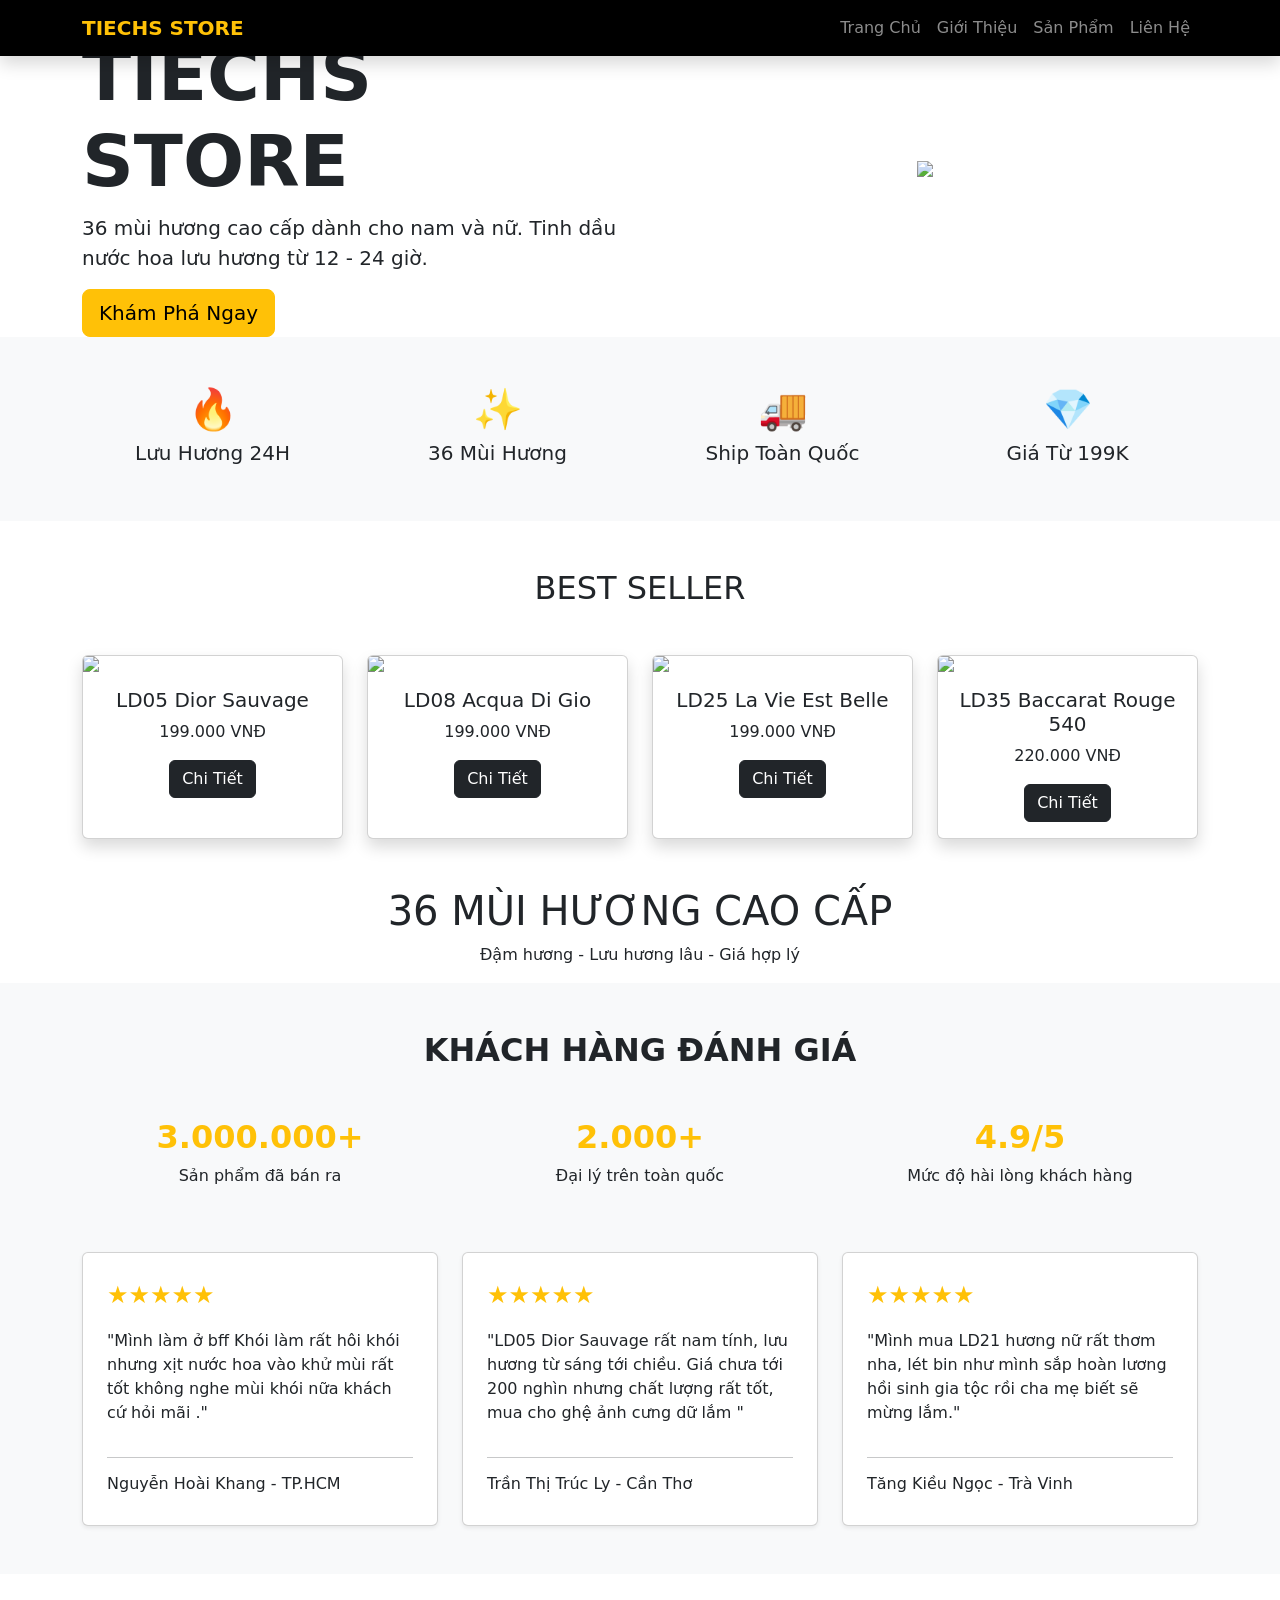
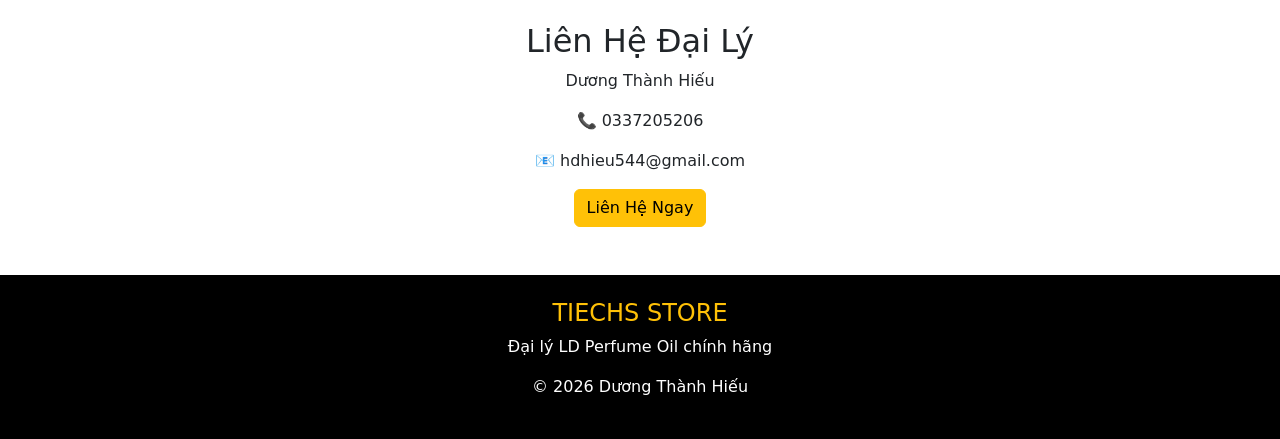
==== index.html @ c2bee6ac "update" ====
<!DOCTYPE html>
<html lang="vi">

<head>

<meta charset="UTF-8">
<meta name="viewport" content="width=device-width, initial-scale=1.0">

<title>Tiechs Store | Đại Lý LD Perfume Oil</title>

<link href="https://cdn.jsdelivr.net/npm/bootstrap@5.3.3/dist/css/bootstrap.min.css" rel="stylesheet">

<link rel="stylesheet" href="css/style.css">

</head>

<body>

<!-- NAVBAR -->

<nav class="navbar navbar-expand-lg navbar-dark bg-black fixed-top shadow">

<div class="container">

<a class="navbar-brand fw-bold text-warning" href="#">

TIECHS STORE

</a>

<button class="navbar-toggler"
type="button"
data-bs-toggle="collapse"
data-bs-target="#menu">

<span class="navbar-toggler-icon"></span>

</button>

<div class="collapse navbar-collapse" id="menu">

<ul class="navbar-nav ms-auto">

<li class="nav-item">
<a class="nav-link" href="#">Trang Chủ</a>
</li>

<li class="nav-item">
<a class="nav-link" href="html/gioi-thieu.html">
Giới Thiệu
</a>
</li>

<li class="nav-item">
<a class="nav-link" href="html/san-pham.html">
Sản Phẩm
</a>
</li>

<li class="nav-item">
<a class="nav-link" href="html/lien-he.html">
Liên Hệ
</a>
</li>

</ul>

</div>

</div>

</nav>

<!-- HERO -->

<section class="hero">

<div class="container">

<div class="row align-items-center">

<div class="col-lg-6">

<h5 class="text-warning">

LD PERFUME OIL

</h5>

<h1 class="display-2 fw-bold">

TIECHS STORE

</h1>

<p class="lead">

36 mùi hương cao cấp dành cho nam và nữ.

Tinh dầu nước hoa lưu hương từ 12 - 24 giờ.

</p>

<a href="html/san-pham.html"
class="btn btn-warning btn-lg">

Khám Phá Ngay

</a>

</div>

<div class="col-lg-6 text-center">

<img src="assets/images/perfume-main.png"
class="img-fluid hero-img">

</div>

</div>

</div>

</section>

<!-- ƯU ĐIỂM -->

<section class="py-5 bg-light">

<div class="container">

<div class="row text-center">

<div class="col-md-3">

<h1>🔥</h1>

<h5>Lưu Hương 24H</h5>

</div>

<div class="col-md-3">

<h1>✨</h1>

<h5>36 Mùi Hương</h5>

</div>

<div class="col-md-3">

<h1>🚚</h1>

<h5>Ship Toàn Quốc</h5>

</div>

<div class="col-md-3">

<h1>💎</h1>

<h5>Giá Từ 199K</h5>

</div>

</div>

</div>

</section>

<!-- BEST SELLER -->

<section class="py-5">

<div class="container">

<h2 class="text-center mb-5">

BEST SELLER

</h2>

<div class="row g-4">

<div class="col-md-3">

<div class="card h-100 shadow">

<img src="assets/images/ld05.jpg"
class="card-img-top">

<div class="card-body text-center">

<h5>LD05 Dior Sauvage</h5>

<p>199.000 VNĐ</p>

<a href="html/chi-tiet.html"
class="btn btn-dark">

Chi Tiết

</a>

</div>

</div>

</div>

<div class="col-md-3">

<div class="card h-100 shadow">

<img src="assets/images/ld08.jpg"
class="card-img-top">

<div class="card-body text-center">

<h5>LD08 Acqua Di Gio</h5>

<p>199.000 VNĐ</p>

<a href="html/chi-tiet.html"
class="btn btn-dark">

Chi Tiết

</a>

</div>

</div>

</div>

<div class="col-md-3">

<div class="card h-100 shadow">
<img src="assets/images/ld25.jpg"
class="card-img-top">

<div class="card-body text-center">

<h5>LD25 La Vie Est Belle</h5>

<p>199.000 VNĐ</p>

<a href="html/chi-tiet.html"
class="btn btn-dark">

Chi Tiết

</a>

</div>

</div>

</div>

<div class="col-md-3">

<div class="card h-100 shadow">

<img src="assets/images/ld35.jpg"
class="card-img-top">

<div class="card-body text-center">

<h5>LD35 Baccarat Rouge 540</h5>

<p>220.000 VNĐ</p>

<a href="html/chi-tiet.html"
class="btn btn-dark">

Chi Tiết

</a>

</div>

</div>

</div>

</div>

</div>

</section>

<!-- BANNER -->

<section class="promo">

<div class="container text-center">

<h1>

36 MÙI HƯƠNG CAO CẤP

</h1>

<p>

Đậm hương - Lưu hương lâu - Giá hợp lý

</p>

</div>

</section>

<!-- FEEDBACK -->

<!-- REVIEW KHÁCH HÀNG -->

<section class="py-5 bg-light">

<div class="container">

<h2 class="text-center mb-5 fw-bold">

KHÁCH HÀNG ĐÁNH GIÁ

</h2>

<!-- THỐNG KÊ -->

<div class="row text-center mb-5">

<div class="col-md-4">

<h2 class="text-warning fw-bold">

3.000.000+

</h2>

<p>Sản phẩm đã bán ra</p>

</div>

<div class="col-md-4">

<h2 class="text-warning fw-bold">

2.000+

</h2>

<p>Đại lý trên toàn quốc</p>

</div>

<div class="col-md-4">

<h2 class="text-warning fw-bold">

4.9/5

</h2>

<p>Mức độ hài lòng khách hàng</p>

</div>

</div>

<!-- REVIEW -->

<div class="row g-4">

<div class="col-md-4">

<div class="card h-100 shadow-sm p-4">

<div class="mb-3 text-warning fs-4">

★★★★★

</div>

<p>

"Mình làm ở bff Khói làm rất hôi khói
 nhưng xịt nước hoa vào khử mùi rất tốt 
 không nghe mùi khói nữa khách cứ hỏi mãi ."

</p>

<hr>

<h6>

Nguyễn Hoài Khang - TP.HCM

</h6>

</div>

</div>

<div class="col-md-4">

<div class="card h-100 shadow-sm p-4">

<div class="mb-3 text-warning fs-4">

★★★★★

</div>

<p>

"LD05 Dior Sauvage rất nam tính,
lưu hương từ sáng tới chiều.
Giá chưa tới 200 nghìn nhưng chất lượng rất tốt,
 mua cho ghệ ảnh cưng dữ lắm "

</p>

<hr>

<h6>

Trần Thị Trúc Ly - Cần Thơ

</h6>

</div>

</div>

<div class="col-md-4">

<div class="card h-100 shadow-sm p-4">

<div class="mb-3 text-warning fs-4">

★★★★★

</div>

<p>

"Mình mua LD21 hương nữ rất thơm nha, lét bin như mình sắp hoàn lương 
hồi sinh gia tộc rồi cha mẹ biết sẽ mừng lắm."

</p>

<hr>

<h6>

Tăng Kiều Ngọc - Trà Vinh

</h6>

</div>

</div>

</div>

</div>

</section>

<!-- CONTACT -->

<section class="py-5">

<div class="container text-center">

<h2>Liên Hệ Đại Lý</h2>

<p>

Dương Thành Hiếu

</p>

<p>

📞 0337205206

</p>

<p>

📧 hdhieu544@gmail.com

</p>

<a href="html/lien-he.html"
class="btn btn-warning">

Liên Hệ Ngay

</a>

</div>

</section>

<!-- FOOTER -->

<footer class="bg-black text-white py-4">

<div class="container text-center">

<h4 class="text-warning">

TIECHS STORE

</h4>

<p>

Đại lý LD Perfume Oil chính hãng

</p>

<p>

© 2026 Dương Thành Hiếu

</p>

</div>

</footer>

<script src="https://cdn.jsdelivr.net/npm/bootstrap@5.3.3/dist/js/bootstrap.bundle.min.js"></script>

</body>

</html>
---- css/style.css ----
/* GIOI THIEU */

.page-banner{
    padding:120px 10%;
    text-align:center;
    background:linear-gradient(135deg,#000,#222);
    color:white;
}

.page-banner h1{
    font-size:50px;
    margin-bottom:20px;
}

.about-company,
.timeline,
.achievement,
.why-oil,
.factory{
    padding:80px 10%;
}

.timeline-box{
    display:grid;
    grid-template-columns:repeat(auto-fit,minmax(250px,1fr));
    gap:30px;
}

.timeline-item{
    background:white;
    padding:30px;
    border-radius:15px;
    box-shadow:0 5px 20px rgba(0,0,0,.1);
}

.achievement-grid{
    display:grid;
    grid-template-columns:repeat(auto-fit,minmax(220px,1fr));
    gap:25px;
}

.achievement-card{
    background:#D4AF37;
    color:white;
    text-align:center;
    padding:40px;
    border-radius:20px;
}

.warning{
    background:#fff3cd;
    padding:50px 10%;
    text-align:center;
}
.search-section{
    padding:40px 10%;
    text-align:center;
}

.search-section input{
    width:100%;
    max-width:600px;
    padding:15px;
    border-radius:10px;
    border:1px solid #ddd;
}

.products-section{
    padding:80px 10%;
}

.product-grid{
    display:grid;
    grid-template-columns:
    repeat(auto-fit,minmax(250px,1fr));
    gap:25px;
}

.product-card{
    background:white;
    border-radius:20px;
    overflow:hidden;
    box-shadow:0 5px 20px rgba(0,0,0,.1);
    transition:.3s;
}

.product-card:hover{
    transform:translateY(-10px);
}

.product-card h3{
    padding:15px;
}

.product-card p{
    padding:0 15px;
}

.product-card span{
    display:block;
    padding:15px;
    color:#D4AF37;
    font-weight:bold;
}

.product-card a{
    display:block;
    background:#D4AF37;
    color:white;
    text-align:center;
    padding:12px;
}.detail-section{

    padding:80px 10%;

    display:grid;

    grid-template-columns:
    1fr 1fr;

    gap:50px;
}

.detail-image img{

    width:100%;

    border-radius:20px;

    box-shadow:0 10px 30px rgba(0,0,0,.15);
}

.detail-info h1{

    margin-bottom:20px;
}

.price{

    display:block;

    color:#D4AF37;

    font-size:30px;

    font-weight:bold;

    margin-bottom:20px;
}

.info-box{

    background:#f7f7f7;

    padding:20px;

    border-radius:15px;

    margin-top:20px;
}

.info-box ul{

    margin-top:10px;
}

.info-box li{

    margin-bottom:10px;
}

.buy-btn{

    margin-top:30px;

    padding:15px 35px;

    border:none;

    background:#D4AF37;

    color:white;

    font-size:18px;

    cursor:pointer;

    border-radius:10px;
}

.order-section{

    padding:80px 10%;

    text-align:center;
}

.order-section form{

    max-width:700px;

    margin:auto;
}

.order-section input,
.order-section textarea{

    width:100%;

    padding:15px;

    margin-top:15px;

    border:1px solid #ddd;

    border-radius:10px;
}

.order-section button{

    margin-top:20px;

    padding:15px 35px;

    background:#D4AF37;

    color:white;

    border:none;

    border-radius:10px;

    cursor:pointer;
}

.popup{

    display:none;

    position:fixed;

    top:0;
    left:0;

    width:100%;
    height:100%;

    background:rgba(0,0,0,.6);

    justify-content:center;
    align-items:center;
}

.popup-content{

    background:white;

    padding:40px;

    border-radius:20px;

    text-align:center;
}
.contact-container{

    padding:80px 10%;

    display:grid;

    grid-template-columns:1fr 1fr;

    gap:50px;
}

.contact-box{

    background:white;

    padding:20px;

    margin-bottom:20px;

    border-radius:15px;

    box-shadow:0 5px 20px rgba(0,0,0,.1);
}

.contact-form form{

    display:flex;

    flex-direction:column;

    gap:15px;
}

.contact-form input,
.contact-form textarea{

    padding:15px;

    border:1px solid #ddd;

    border-radius:10px;
}

.contact-form button{

    background:#D4AF37;

    color:white;

    border:none;

    padding:15px;

    border-radius:10px;

    cursor:pointer;
}

.map-section{

    padding:80px 10%;
}
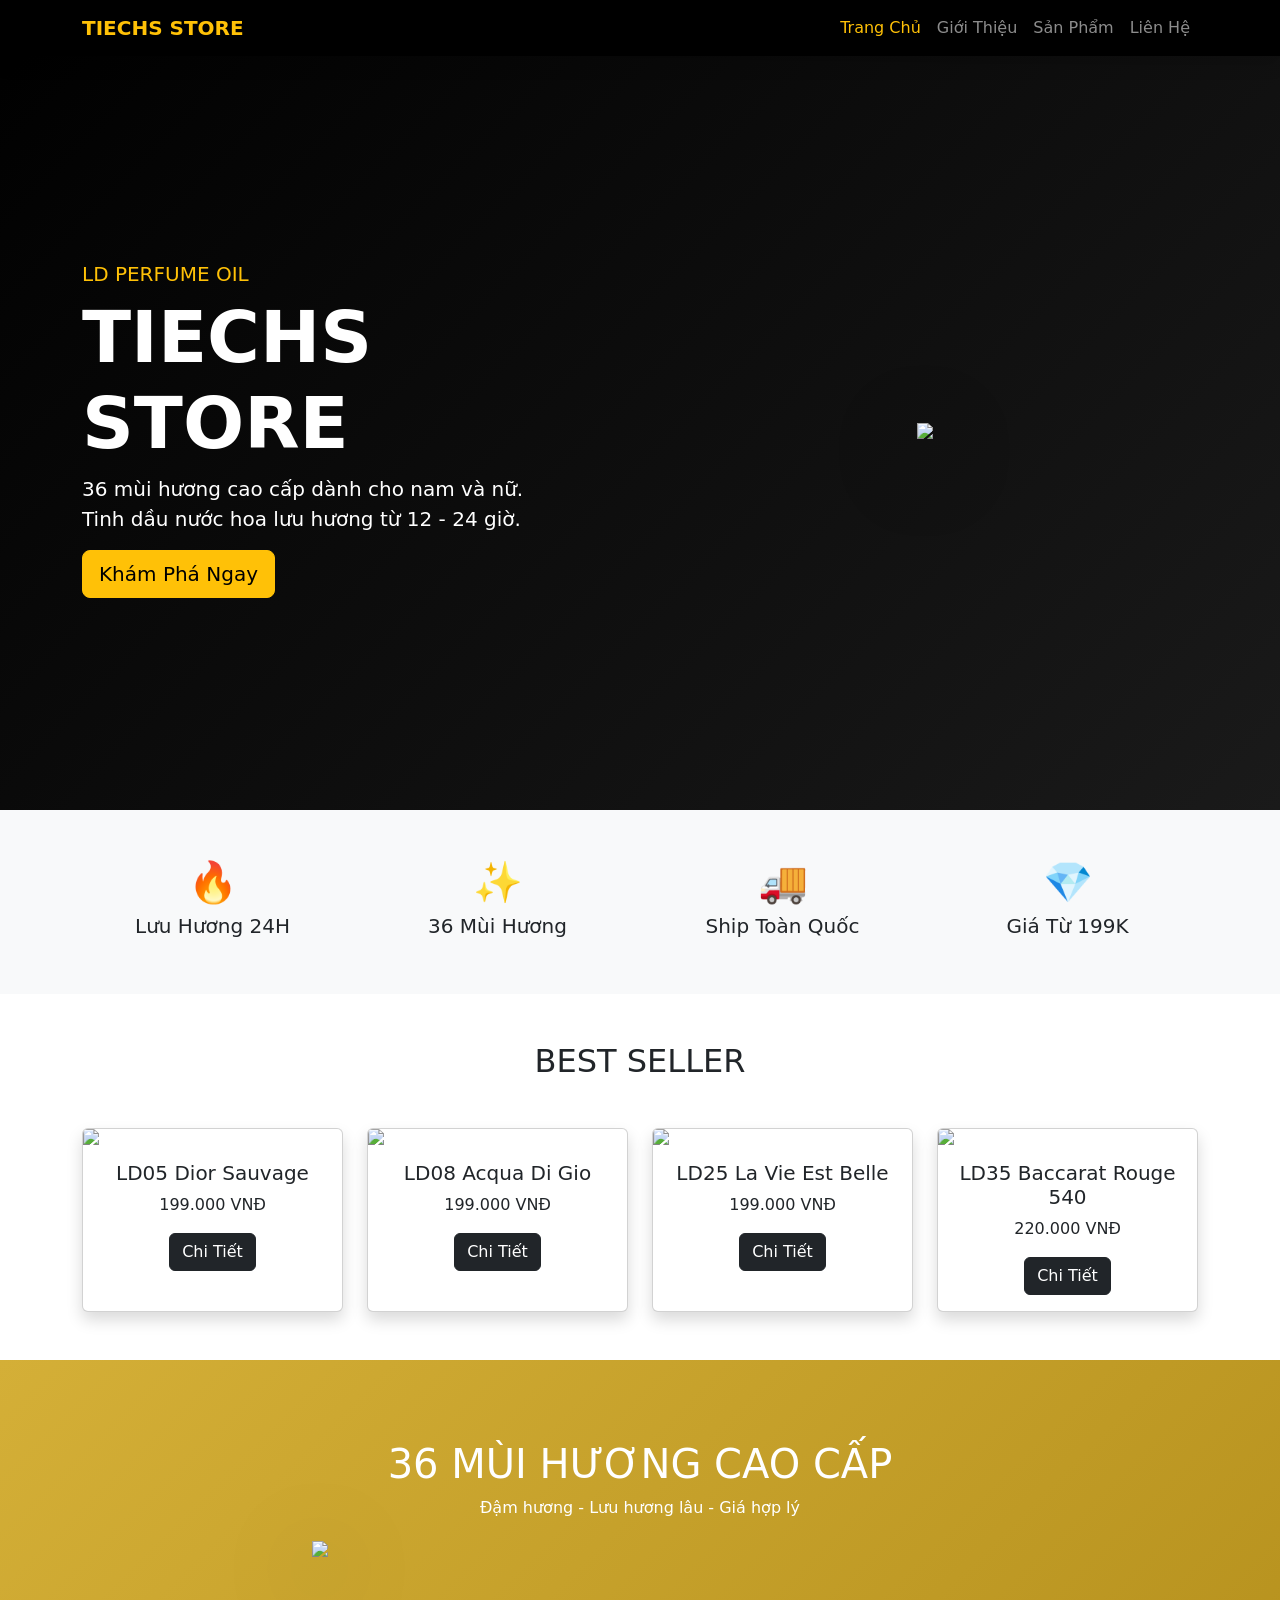
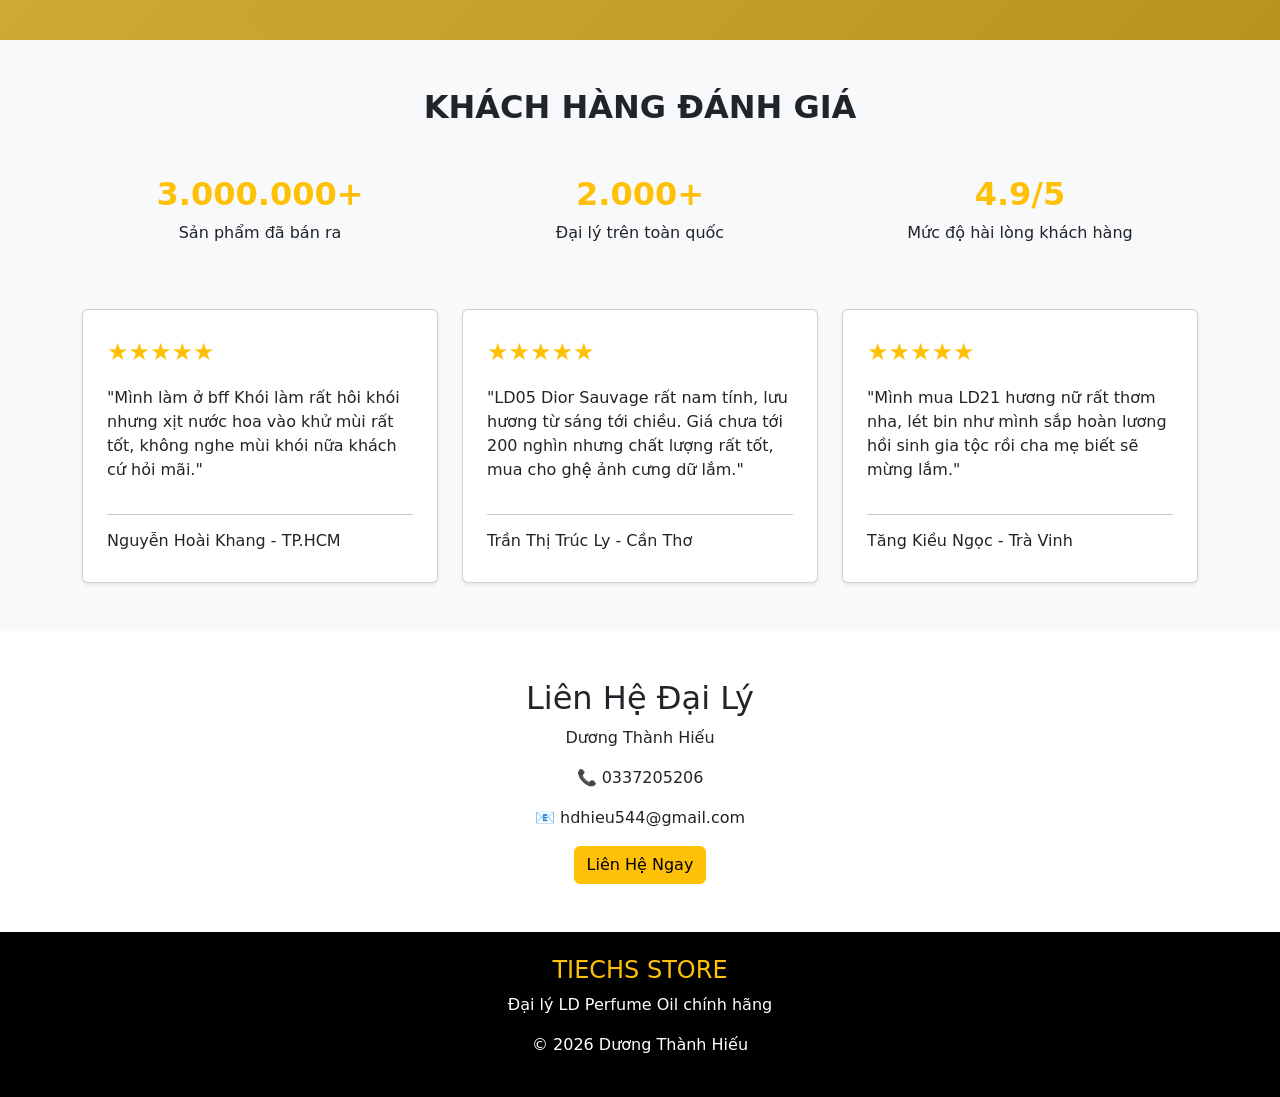
==== commit 040f13c8: "Initial commit" ====
--- a/index.html
+++ b/index.html
@@ -2,541 +2,224 @@
 <html lang="vi">
 
 <head>
-
 <meta charset="UTF-8">
 <meta name="viewport" content="width=device-width, initial-scale=1.0">
-
 <title>Tiechs Store | Đại Lý LD Perfume Oil</title>
-
 <link href="https://cdn.jsdelivr.net/npm/bootstrap@5.3.3/dist/css/bootstrap.min.css" rel="stylesheet">
-
 <link rel="stylesheet" href="css/style.css">
-
 </head>
 
 <body>
 
 <!-- NAVBAR -->
-
 <nav class="navbar navbar-expand-lg navbar-dark bg-black fixed-top shadow">
-
-<div class="container">
-
-<a class="navbar-brand fw-bold text-warning" href="#">
-
-TIECHS STORE
-
-</a>
-
-<button class="navbar-toggler"
-type="button"
-data-bs-toggle="collapse"
-data-bs-target="#menu">
-
-<span class="navbar-toggler-icon"></span>
-
-</button>
-
-<div class="collapse navbar-collapse" id="menu">
-
-<ul class="navbar-nav ms-auto">
-
-<li class="nav-item">
-<a class="nav-link" href="#">Trang Chủ</a>
-</li>
-
-<li class="nav-item">
-<a class="nav-link" href="html/gioi-thieu.html">
-Giới Thiệu
-</a>
-</li>
-
-<li class="nav-item">
-<a class="nav-link" href="html/san-pham.html">
-Sản Phẩm
-</a>
-</li>
-
-<li class="nav-item">
-<a class="nav-link" href="html/lien-he.html">
-Liên Hệ
-</a>
-</li>
-
-</ul>
-
-</div>
-
-</div>
-
+<div class="container">
+
+    <a class="navbar-brand fw-bold text-warning" href="index.html">TIECHS STORE</a>
+
+    <button class="navbar-toggler" type="button"
+        data-bs-toggle="collapse" data-bs-target="#menu">
+        <span class="navbar-toggler-icon"></span>
+    </button>
+
+    <div class="collapse navbar-collapse" id="menu">
+        <ul class="navbar-nav ms-auto">
+            <li class="nav-item"><a class="nav-link active text-warning" href="index.html">Trang Chủ</a></li>
+            <li class="nav-item"><a class="nav-link" href="html/gioi-thieu.html">Giới Thiệu</a></li>
+            <li class="nav-item"><a class="nav-link" href="html/san-pham.html">Sản Phẩm</a></li>
+            <li class="nav-item"><a class="nav-link" href="html/lien-he.html">Liên Hệ</a></li>
+        </ul>
+    </div>
+
+</div>
 </nav>
 
 <!-- HERO -->
-
 <section class="hero">
-
-<div class="container">
-
-<div class="row align-items-center">
-
-<div class="col-lg-6">
-
-<h5 class="text-warning">
-
-LD PERFUME OIL
-
-</h5>
-
-<h1 class="display-2 fw-bold">
-
-TIECHS STORE
-
-</h1>
-
-<p class="lead">
-
-36 mùi hương cao cấp dành cho nam và nữ.
-
-Tinh dầu nước hoa lưu hương từ 12 - 24 giờ.
-
-</p>
-
-<a href="html/san-pham.html"
-class="btn btn-warning btn-lg">
-
-Khám Phá Ngay
-
-</a>
-
-</div>
-
+<div class="container">
+    <div class="row align-items-center">
+
+        <div class="col-lg-6">
+            <h5 class="text-warning">LD PERFUME OIL</h5>
+            <h1 class="display-2 fw-bold">TIECHS STORE</h1>
+            <p class="lead">
+                36 mùi hương cao cấp dành cho nam và nữ.<br>
+                Tinh dầu nước hoa lưu hương từ 12 - 24 giờ.
+            </p>
+            <a href="html/san-pham.html" class="btn btn-warning btn-lg">Khám Phá Ngay</a>
+        </div>
+
+        <div class="col-lg-6 text-center">
+            <img src="assets/images/hero.jpg"
+                class="img-fluid hero-img"
+               >
+        </div>
+
+    </div>
+</div>
+</section>
+
+<!-- ƯU ĐIỂM -->
+<section class="py-5 bg-light">
+<div class="container">
+    <div class="row text-center">
+        <div class="col-md-3"><h1>🔥</h1><h5>Lưu Hương 24H</h5></div>
+        <div class="col-md-3"><h1>✨</h1><h5>36 Mùi Hương</h5></div>
+        <div class="col-md-3"><h1>🚚</h1><h5>Ship Toàn Quốc</h5></div>
+        <div class="col-md-3"><h1>💎</h1><h5>Giá Từ 199K</h5></div>
+    </div>
+</div>
+</section>
+
+<!-- BEST SELLER -->
+<section class="py-5">
+<div class="container">
+    <h2 class="text-center mb-5">BEST SELLER</h2>
+    <div class="row g-4">
+
+        <div class="col-md-3">
+            <div class="card h-100 shadow">
+                <img src="assets/images/ld05.jpg" class="card-img-top"
+                   >
+                <div class="card-body text-center">
+                    <h5>LD05 Dior Sauvage</h5>
+                    <p>199.000 VNĐ</p>
+                    <a href="html/chi-tiet.html?id=ld05" class="btn btn-dark">Chi Tiết</a>
+                </div>
+            </div>
+        </div>
+
+        <div class="col-md-3">
+            <div class="card h-100 shadow">
+                <img src="assets/images/ld08.jpg" class="card-img-top"
+                   >
+                <div class="card-body text-center">
+                    <h5>LD08 Acqua Di Gio</h5>
+                    <p>199.000 VNĐ</p>
+                    <a href="html/chi-tiet.html?id=ld05" class="btn btn-dark">Chi Tiết</a>
+                </div>
+            </div>
+        </div>
+
+        <div class="col-md-3">
+            <div class="card h-100 shadow">
+                <img src="assets/images/ld25.jpg" class="card-img-top"
+                   >
+                <div class="card-body text-center">
+                    <h5>LD25 La Vie Est Belle</h5>
+                    <p>199.000 VNĐ</p>
+                    <a href="html/chi-tiet.html?id=ld05" class="btn btn-dark">Chi Tiết</a>
+                </div>
+            </div>
+        </div>
+
+        <div class="col-md-3">
+            <div class="card h-100 shadow">
+                <img src="assets/images/ld35.jpg" class="card-img-top"
+                   >
+                <div class="card-body text-center">
+                    <h5>LD35 Baccarat Rouge 540</h5>
+                    <p>220.000 VNĐ</p>
+                    <a href="html/chi-tiet.html?id=ld05" class="btn btn-dark">Chi Tiết</a>
+                </div>
+            </div>
+        </div>
+
+    </div>
+</div>
+</section>
+
+<!-- BANNER PROMO -->
+<section class="promo">
+<div class="container text-center">
+    <h1>36 MÙI HƯƠNG CAO CẤP</h1>
+    <p>Đậm hương - Lưu hương lâu - Giá hợp lý</p>
+</div>
 <div class="col-lg-6 text-center">
-
-<img src="assets/images/perfume-main.png"
-class="img-fluid hero-img">
-
-</div>
-
-</div>
-
-</div>
-
-</section>
-
-<!-- ƯU ĐIỂM -->
-
+            <img src="assets/images/hero.jpg"
+                class="img-fluid hero-img"
+               >
+        </div>
+</section>
+
+<!-- REVIEW KHÁCH HÀNG -->
 <section class="py-5 bg-light">
-
-<div class="container">
-
-<div class="row text-center">
-
-<div class="col-md-3">
-
-<h1>🔥</h1>
-
-<h5>Lưu Hương 24H</h5>
-
-</div>
-
-<div class="col-md-3">
-
-<h1>✨</h1>
-
-<h5>36 Mùi Hương</h5>
-
-</div>
-
-<div class="col-md-3">
-
-<h1>🚚</h1>
-
-<h5>Ship Toàn Quốc</h5>
-
-</div>
-
-<div class="col-md-3">
-
-<h1>💎</h1>
-
-<h5>Giá Từ 199K</h5>
-
-</div>
-
-</div>
-
-</div>
-
-</section>
-
-<!-- BEST SELLER -->
-
+<div class="container">
+
+    <h2 class="text-center mb-5 fw-bold">KHÁCH HÀNG ĐÁNH GIÁ</h2>
+
+    <!-- THỐNG KÊ -->
+    <div class="row text-center mb-5">
+        <div class="col-md-4">
+            <h2 class="text-warning fw-bold">3.000.000+</h2>
+            <p>Sản phẩm đã bán ra</p>
+        </div>
+        <div class="col-md-4">
+            <h2 class="text-warning fw-bold">2.000+</h2>
+            <p>Đại lý trên toàn quốc</p>
+        </div>
+        <div class="col-md-4">
+            <h2 class="text-warning fw-bold">4.9/5</h2>
+            <p>Mức độ hài lòng khách hàng</p>
+        </div>
+    </div>
+
+    <!-- REVIEW -->
+    <div class="row g-4">
+
+        <div class="col-md-4">
+            <div class="card h-100 shadow-sm p-4">
+                <div class="mb-3 text-warning fs-4">★★★★★</div>
+                <p>"Mình làm ở bff Khói làm rất hôi khói nhưng xịt nước hoa vào khử mùi rất tốt, không nghe mùi khói nữa khách cứ hỏi mãi."</p>
+                <hr>
+                <h6>Nguyễn Hoài Khang - TP.HCM</h6>
+            </div>
+        </div>
+
+        <div class="col-md-4">
+            <div class="card h-100 shadow-sm p-4">
+                <div class="mb-3 text-warning fs-4">★★★★★</div>
+                <p>"LD05 Dior Sauvage rất nam tính, lưu hương từ sáng tới chiều. Giá chưa tới 200 nghìn nhưng chất lượng rất tốt, mua cho ghệ ảnh cưng dữ lắm."</p>
+                <hr>
+                <h6>Trần Thị Trúc Ly - Cần Thơ</h6>
+            </div>
+        </div>
+
+        <div class="col-md-4">
+            <div class="card h-100 shadow-sm p-4">
+                <div class="mb-3 text-warning fs-4">★★★★★</div>
+                <p>"Mình mua LD21 hương nữ rất thơm nha, lét bin như mình sắp hoàn lương hồi sinh gia tộc rồi cha mẹ biết sẽ mừng lắm."</p>
+                <hr>
+                <h6>Tăng Kiều Ngọc - Trà Vinh</h6>
+            </div>
+        </div>
+
+    </div>
+</div>
+</section>
+
+<!-- CONTACT -->
 <section class="py-5">
-
-<div class="container">
-
-<h2 class="text-center mb-5">
-
-BEST SELLER
-
-</h2>
-
-<div class="row g-4">
-
-<div class="col-md-3">
-
-<div class="card h-100 shadow">
-
-<img src="assets/images/ld05.jpg"
-class="card-img-top">
-
-<div class="card-body text-center">
-
-<h5>LD05 Dior Sauvage</h5>
-
-<p>199.000 VNĐ</p>
-
-<a href="html/chi-tiet.html"
-class="btn btn-dark">
-
-Chi Tiết
-
-</a>
-
-</div>
-
-</div>
-
-</div>
-
-<div class="col-md-3">
-
-<div class="card h-100 shadow">
-
-<img src="assets/images/ld08.jpg"
-class="card-img-top">
-
-<div class="card-body text-center">
-
-<h5>LD08 Acqua Di Gio</h5>
-
-<p>199.000 VNĐ</p>
-
-<a href="html/chi-tiet.html"
-class="btn btn-dark">
-
-Chi Tiết
-
-</a>
-
-</div>
-
-</div>
-
-</div>
-
-<div class="col-md-3">
-
-<div class="card h-100 shadow">
-<img src="assets/images/ld25.jpg"
-class="card-img-top">
-
-<div class="card-body text-center">
-
-<h5>LD25 La Vie Est Belle</h5>
-
-<p>199.000 VNĐ</p>
-
-<a href="html/chi-tiet.html"
-class="btn btn-dark">
-
-Chi Tiết
-
-</a>
-
-</div>
-
-</div>
-
-</div>
-
-<div class="col-md-3">
-
-<div class="card h-100 shadow">
-
-<img src="assets/images/ld35.jpg"
-class="card-img-top">
-
-<div class="card-body text-center">
-
-<h5>LD35 Baccarat Rouge 540</h5>
-
-<p>220.000 VNĐ</p>
-
-<a href="html/chi-tiet.html"
-class="btn btn-dark">
-
-Chi Tiết
-
-</a>
-
-</div>
-
-</div>
-
-</div>
-
-</div>
-
-</div>
-
-</section>
-
-<!-- BANNER -->
-
-<section class="promo">
-
 <div class="container text-center">
-
-<h1>
-
-36 MÙI HƯƠNG CAO CẤP
-
-</h1>
-
-<p>
-
-Đậm hương - Lưu hương lâu - Giá hợp lý
-
-</p>
-
-</div>
-
-</section>
-
-<!-- FEEDBACK -->
-
-<!-- REVIEW KHÁCH HÀNG -->
-
-<section class="py-5 bg-light">
-
-<div class="container">
-
-<h2 class="text-center mb-5 fw-bold">
-
-KHÁCH HÀNG ĐÁNH GIÁ
-
-</h2>
-
-<!-- THỐNG KÊ -->
-
-<div class="row text-center mb-5">
-
-<div class="col-md-4">
-
-<h2 class="text-warning fw-bold">
-
-3.000.000+
-
-</h2>
-
-<p>Sản phẩm đã bán ra</p>
-
-</div>
-
-<div class="col-md-4">
-
-<h2 class="text-warning fw-bold">
-
-2.000+
-
-</h2>
-
-<p>Đại lý trên toàn quốc</p>
-
-</div>
-
-<div class="col-md-4">
-
-<h2 class="text-warning fw-bold">
-
-4.9/5
-
-</h2>
-
-<p>Mức độ hài lòng khách hàng</p>
-
-</div>
-
-</div>
-
-<!-- REVIEW -->
-
-<div class="row g-4">
-
-<div class="col-md-4">
-
-<div class="card h-100 shadow-sm p-4">
-
-<div class="mb-3 text-warning fs-4">
-
-★★★★★
-
-</div>
-
-<p>
-
-"Mình làm ở bff Khói làm rất hôi khói
- nhưng xịt nước hoa vào khử mùi rất tốt 
- không nghe mùi khói nữa khách cứ hỏi mãi ."
-
-</p>
-
-<hr>
-
-<h6>
-
-Nguyễn Hoài Khang - TP.HCM
-
-</h6>
-
-</div>
-
-</div>
-
-<div class="col-md-4">
-
-<div class="card h-100 shadow-sm p-4">
-
-<div class="mb-3 text-warning fs-4">
-
-★★★★★
-
-</div>
-
-<p>
-
-"LD05 Dior Sauvage rất nam tính,
-lưu hương từ sáng tới chiều.
-Giá chưa tới 200 nghìn nhưng chất lượng rất tốt,
- mua cho ghệ ảnh cưng dữ lắm "
-
-</p>
-
-<hr>
-
-<h6>
-
-Trần Thị Trúc Ly - Cần Thơ
-
-</h6>
-
-</div>
-
-</div>
-
-<div class="col-md-4">
-
-<div class="card h-100 shadow-sm p-4">
-
-<div class="mb-3 text-warning fs-4">
-
-★★★★★
-
-</div>
-
-<p>
-
-"Mình mua LD21 hương nữ rất thơm nha, lét bin như mình sắp hoàn lương 
-hồi sinh gia tộc rồi cha mẹ biết sẽ mừng lắm."
-
-</p>
-
-<hr>
-
-<h6>
-
-Tăng Kiều Ngọc - Trà Vinh
-
-</h6>
-
-</div>
-
-</div>
-
-</div>
-
-</div>
-
-</section>
-
-<!-- CONTACT -->
-
-<section class="py-5">
-
+    <h2>Liên Hệ Đại Lý</h2>
+    <p>Dương Thành Hiếu</p>
+    <p>📞 0337205206</p>
+    <p>📧 hdhieu544@gmail.com</p>
+    <a href="html/lien-he.html" class="btn btn-warning">Liên Hệ Ngay</a>
+</div>
+</section>
+
+<!-- FOOTER -->
+<footer class="bg-black text-white py-4">
 <div class="container text-center">
-
-<h2>Liên Hệ Đại Lý</h2>
-
-<p>
-
-Dương Thành Hiếu
-
-</p>
-
-<p>
-
-📞 0337205206
-
-</p>
-
-<p>
-
-📧 hdhieu544@gmail.com
-
-</p>
-
-<a href="html/lien-he.html"
-class="btn btn-warning">
-
-Liên Hệ Ngay
-
-</a>
-
-</div>
-
-</section>
-
-<!-- FOOTER -->
-
-<footer class="bg-black text-white py-4">
-
-<div class="container text-center">
-
-<h4 class="text-warning">
-
-TIECHS STORE
-
-</h4>
-
-<p>
-
-Đại lý LD Perfume Oil chính hãng
-
-</p>
-
-<p>
-
-© 2026 Dương Thành Hiếu
-
-</p>
-
-</div>
-
+    <h4 class="text-warning">TIECHS STORE</h4>
+    <p>Đại lý LD Perfume Oil chính hãng</p>
+    <p>© 2026 Dương Thành Hiếu</p>
+</div>
 </footer>
 
 <script src="https://cdn.jsdelivr.net/npm/bootstrap@5.3.3/dist/js/bootstrap.bundle.min.js"></script>
+<script src="js/script.js"></script>
 
 </body>
-
 </html>
--- a/css/style.css
+++ b/css/style.css
@@ -1,4 +1,35 @@
-/* GIOI THIEU */
+/* ===== HERO (Trang Chủ) ===== */
+
+.hero {
+    padding: 130px 0 80px;
+    background: linear-gradient(135deg, #000 0%, #1a1a1a 100%);
+    color: white;
+    min-height: 90vh;
+    display: flex;
+    align-items: center;
+}
+
+.hero-img {
+    max-height: 480px;
+    filter: drop-shadow(0 20px 40px rgba(0,0,0,0.5));
+    animation: float 3s ease-in-out infinite;
+}
+
+@keyframes float {
+    0%, 100% { transform: translateY(0); }
+    50%       { transform: translateY(-12px); }
+}
+
+/* ===== PROMO BANNER ===== */
+
+.promo {
+    padding: 80px 0;
+    background: linear-gradient(135deg, #D4AF37 0%, #b8931f 100%);
+    color: white;
+    text-align: center;
+}
+
+/* ===== GIOI THIEU ===== */
 
 .page-banner{
     padding:120px 10%;
@@ -52,6 +83,9 @@
     padding:50px 10%;
     text-align:center;
 }
+
+/* ===== SAN PHAM ===== */
+
 .search-section{
     padding:40px 10%;
     text-align:center;
@@ -109,217 +143,177 @@
     color:white;
     text-align:center;
     padding:12px;
-}.detail-section{
-
-    padding:80px 10%;
-
-    display:grid;
-
-    grid-template-columns:
-    1fr 1fr;
-
+}
+
+/* ===== CHI TIET ===== */
+
+.detail-hero {
+    padding: 120px 0 60px;
+    background: linear-gradient(135deg, #000, #222);
+    color: rgb(234, 233, 225);
+    text-align: center;
+}
+
+.detail-section{
+    padding:80px 10%;
+    display:grid;
+    grid-template-columns:1fr 1fr;
     gap:50px;
 }
 
 .detail-image img{
-
     width:100%;
-
     border-radius:20px;
-
     box-shadow:0 10px 30px rgba(0,0,0,.15);
 }
 
 .detail-info h1{
-
     margin-bottom:20px;
 }
 
 .price{
-
     display:block;
-
     color:#D4AF37;
-
     font-size:30px;
-
     font-weight:bold;
-
     margin-bottom:20px;
 }
 
 .info-box{
-
-    background:#f7f7f7;
-
+    background:#151313;
     padding:20px;
-
     border-radius:15px;
-
     margin-top:20px;
 }
 
 .info-box ul{
-
     margin-top:10px;
 }
 
 .info-box li{
-
     margin-bottom:10px;
 }
 
 .buy-btn{
-
     margin-top:30px;
-
     padding:15px 35px;
-
     border:none;
-
-    background:#D4AF37;
-
-    color:white;
-
+    background:#D4AF37;
+    color:rgb(242, 242, 240);
     font-size:18px;
-
     cursor:pointer;
-
     border-radius:10px;
 }
 
 .order-section{
-
-    padding:80px 10%;
-
+    padding:80px 10%;
     text-align:center;
 }
 
 .order-section form{
-
     max-width:700px;
-
     margin:auto;
 }
 
 .order-section input,
 .order-section textarea{
-
     width:100%;
-
-    padding:15px;
-
+    padding:15px;
     margin-top:15px;
-
     border:1px solid #ddd;
-
     border-radius:10px;
 }
 
 .order-section button{
-
     margin-top:20px;
-
     padding:15px 35px;
-
-    background:#D4AF37;
-
-    color:white;
-
+    background:#D4AF37;
+    color:white;
     border:none;
-
-    border-radius:10px;
-
+    border-radius:10px;
     cursor:pointer;
 }
 
+/* ===== POPUP ===== */
+
 .popup{
-
     display:none;
-
     position:fixed;
-
     top:0;
     left:0;
-
     width:100%;
     height:100%;
-
     background:rgba(0,0,0,.6);
-
     justify-content:center;
     align-items:center;
+    z-index: 9999;
 }
 
 .popup-content{
-
     background:white;
-
     padding:40px;
-
     border-radius:20px;
-
-    text-align:center;
-}
+    text-align:center;
+}
+
+/* ===== LIEN HE ===== */
+
 .contact-container{
-
-    padding:80px 10%;
-
-    display:grid;
-
+    padding:80px 10%;
+    display:grid;
     grid-template-columns:1fr 1fr;
-
     gap:50px;
 }
 
 .contact-box{
-
     background:white;
-
     padding:20px;
-
     margin-bottom:20px;
-
     border-radius:15px;
-
     box-shadow:0 5px 20px rgba(0,0,0,.1);
 }
 
 .contact-form form{
-
     display:flex;
-
     flex-direction:column;
-
     gap:15px;
 }
 
 .contact-form input,
 .contact-form textarea{
-
-    padding:15px;
-
+    padding:15px;
     border:1px solid #ddd;
-
     border-radius:10px;
 }
 
 .contact-form button{
-
-    background:#D4AF37;
-
-    color:white;
-
+    background:#D4AF37;
+    color:white;
     border:none;
-
-    padding:15px;
-
-    border-radius:10px;
-
+    padding:15px;
+    border-radius:10px;
     cursor:pointer;
 }
 
 .map-section{
-
-    padding:80px 10%;
-}
+    padding:80px 10%;
+}
+
+/* ===== RESPONSIVE ===== */
+
+@media (max-width: 768px) {
+    .hero {
+        padding: 100px 0 60px;
+        text-align: center;
+    }
+    .hero-img {
+        margin-top: 30px;
+        max-height: 300px;
+    }
+    .contact-container {
+        grid-template-columns: 1fr;
+    }
+    .detail-section {
+        grid-template-columns: 1fr;
+    }
+}
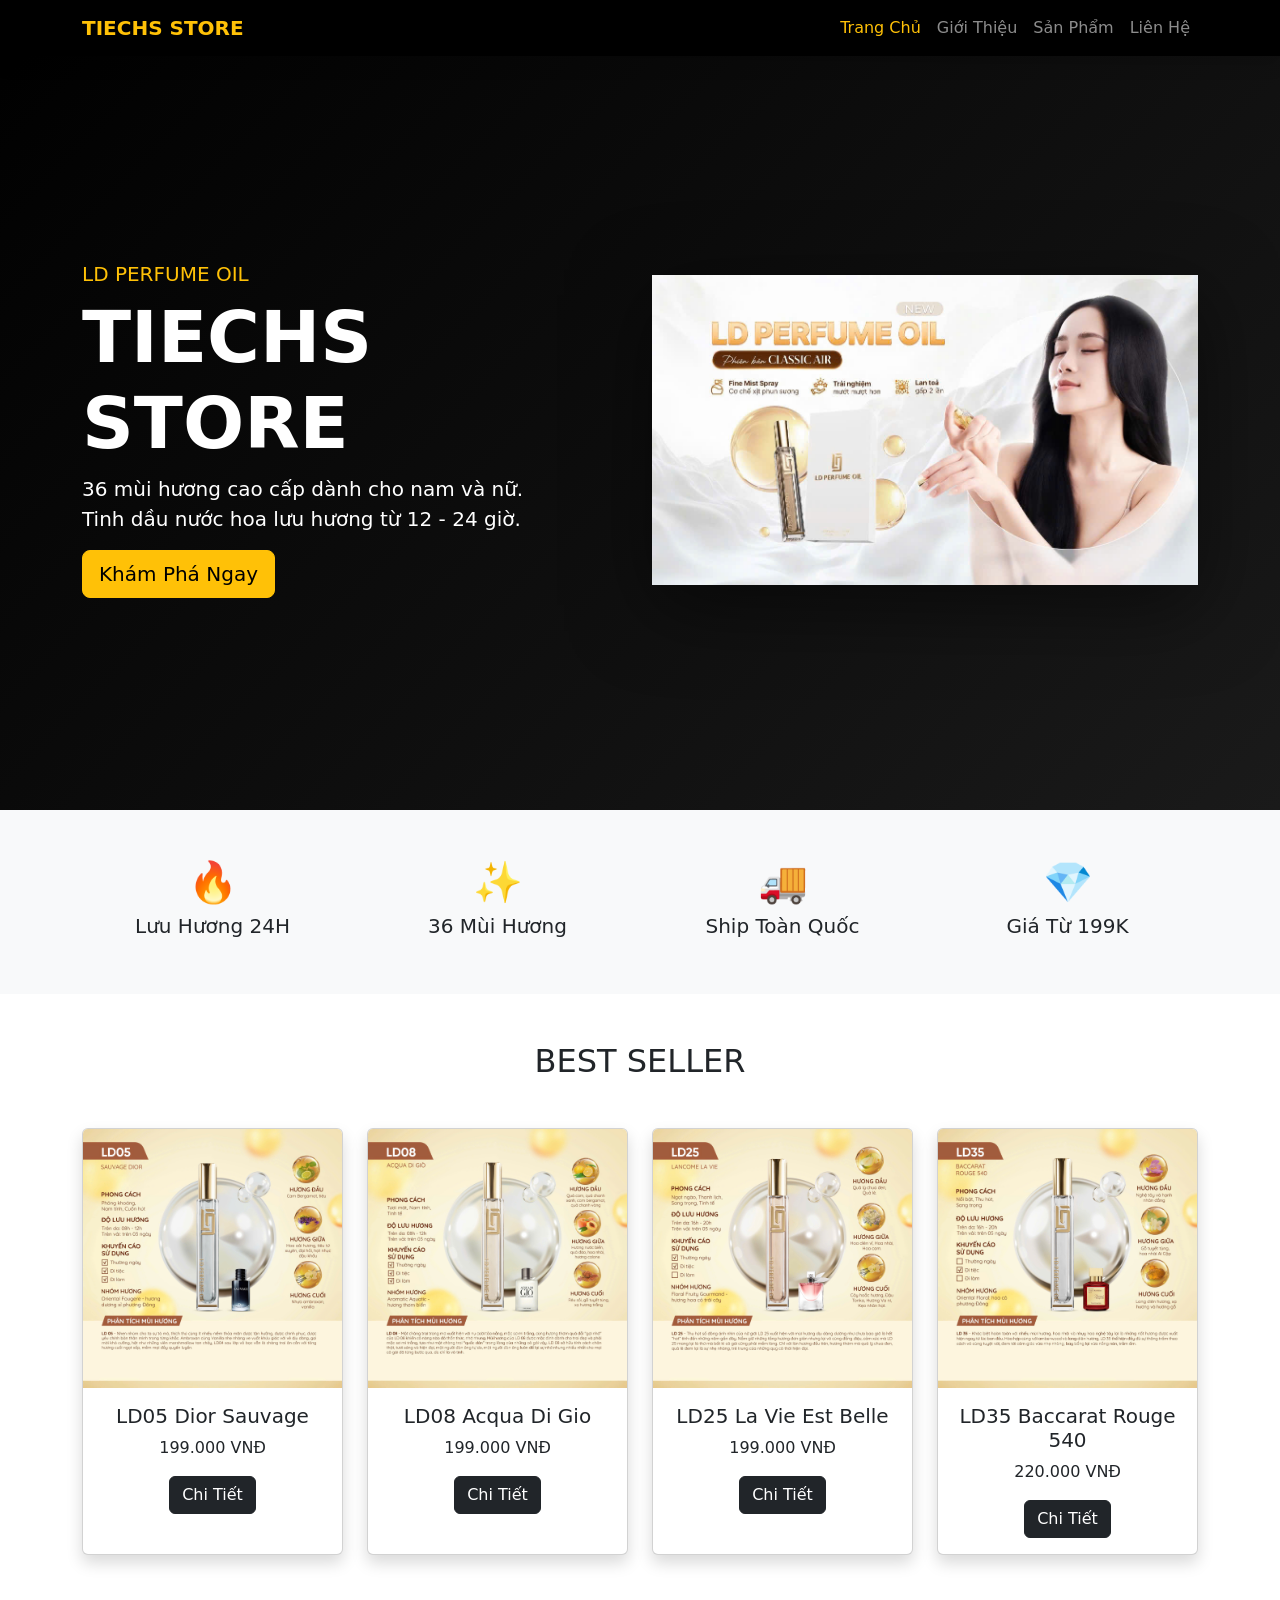
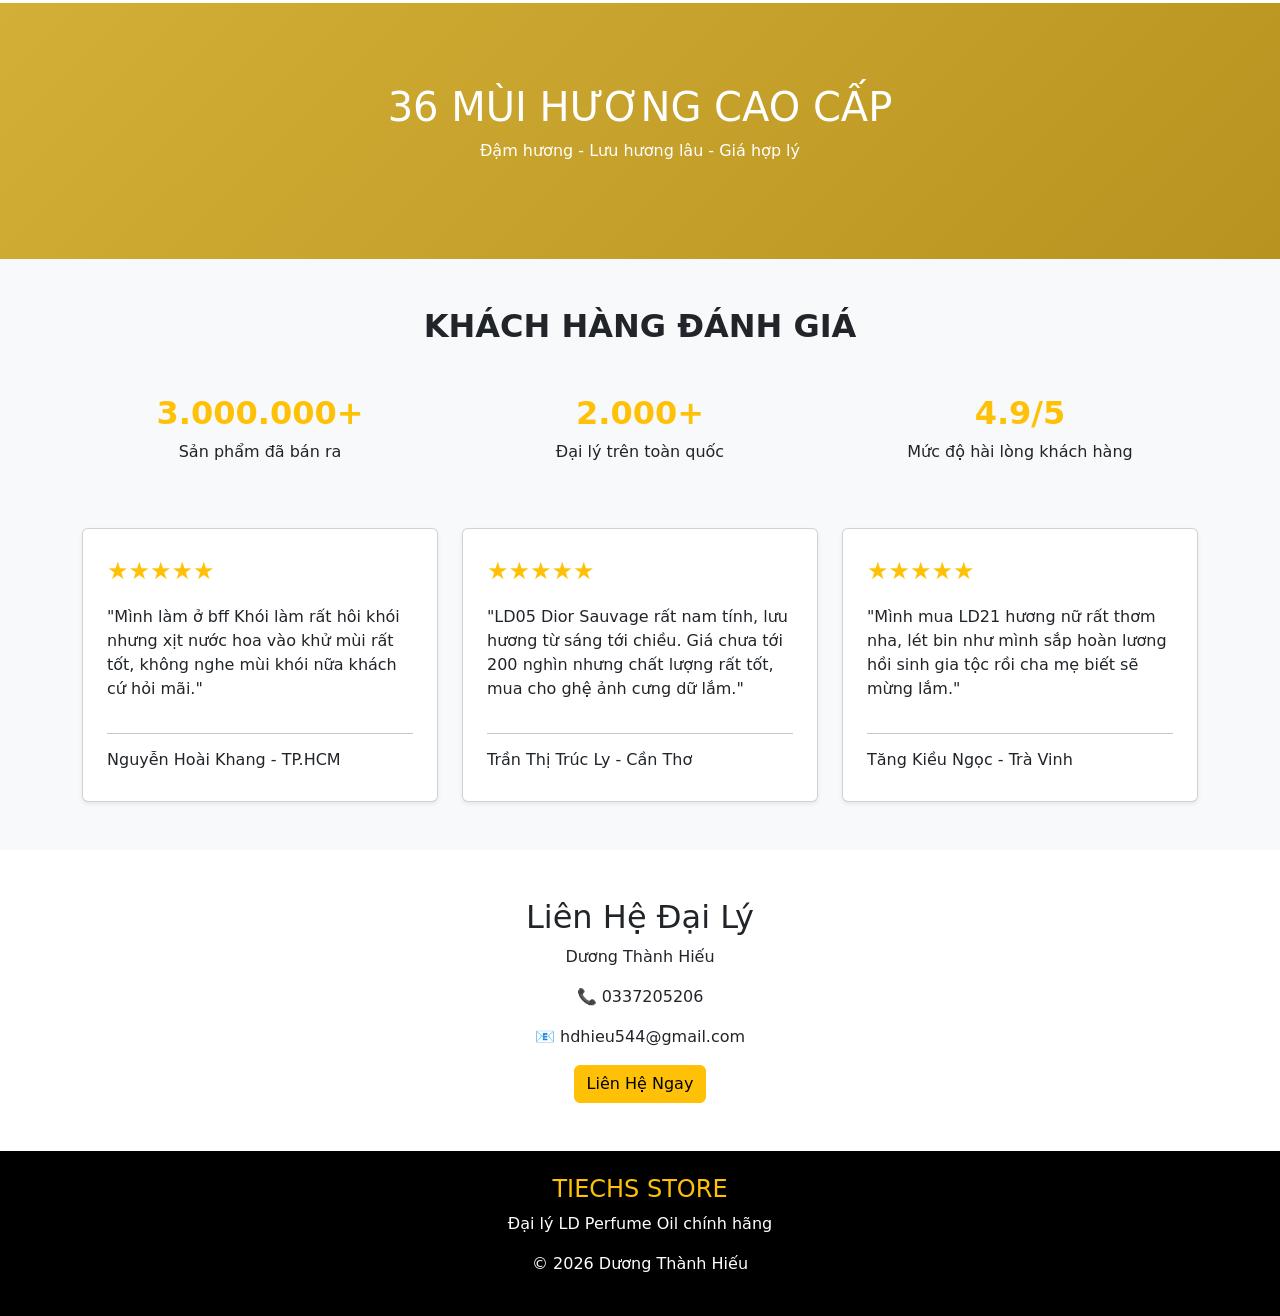
==== commit cfde3740: "Update website files" ====
--- a/index.html
+++ b/index.html
@@ -58,7 +58,6 @@
     </div>
 </div>
 </section>
-
 <!-- ƯU ĐIỂM -->
 <section class="py-5 bg-light">
 <div class="container">
@@ -135,11 +134,7 @@
     <h1>36 MÙI HƯƠNG CAO CẤP</h1>
     <p>Đậm hương - Lưu hương lâu - Giá hợp lý</p>
 </div>
-<div class="col-lg-6 text-center">
-            <img src="assets/images/hero.jpg"
-                class="img-fluid hero-img"
-               >
-        </div>
+
 </section>
 
 <!-- REVIEW KHÁCH HÀNG -->
--- a/css/style.css
+++ b/css/style.css
@@ -1,3 +1,22 @@
+/* ===== BACKGROUND ẢNH DÙNG CHUNG ===== */
+/* Đặt tên ảnh: hero-bg.jpg và cta-bg.jpg vào assets/images/ */
+.img-bg {
+    background-size: cover;
+    background-position: center;
+    background-repeat: no-repeat;
+    position: relative;
+}
+.img-bg::before {
+    content: '';
+    position: absolute;
+    inset: 0;
+    background: rgba(0, 0, 0, 0.65);
+}
+.img-bg .container {
+    position: relative;
+    z-index: 1;
+}
+
 /* ===== HERO (Trang Chủ) ===== */
 
 .hero {
@@ -19,7 +38,6 @@
     0%, 100% { transform: translateY(0); }
     50%       { transform: translateY(-12px); }
 }
-
 /* ===== PROMO BANNER ===== */
 
 .promo {
@@ -150,7 +168,7 @@
 .detail-hero {
     padding: 120px 0 60px;
     background: linear-gradient(135deg, #000, #222);
-    color: rgb(234, 233, 225);
+    color: white;
     text-align: center;
 }
 
@@ -180,7 +198,7 @@
 }
 
 .info-box{
-    background:#151313;
+    background:#f7f7f7;
     padding:20px;
     border-radius:15px;
     margin-top:20px;
@@ -199,7 +217,7 @@
     padding:15px 35px;
     border:none;
     background:#D4AF37;
-    color:rgb(242, 242, 240);
+    color:white;
     font-size:18px;
     cursor:pointer;
     border-radius:10px;
@@ -258,6 +276,48 @@
 
 /* ===== LIEN HE ===== */
 
+
+.contact-hero{
+    background: linear-gradient(135deg,#000,#111);
+    color:white;
+    text-align:center;
+
+    display:flex;
+    flex-direction:column;
+    justify-content:center;
+    align-items:center;
+
+    min-height:400px;
+    padding:120px 20px;
+}
+
+.contact-hero h5{
+    color:#FFC107;
+    font-size:28px;
+    font-weight:700;
+    text-transform:uppercase;
+    margin-bottom:20px;
+}
+
+.contact-hero h1{
+    color:#FFC107;
+    font-size:90px;
+    font-weight:900;
+    text-transform:uppercase;
+    margin-bottom:20px;
+    line-height:1;
+}
+
+.contact-hero p{
+    color:white;
+    font-size:24px;
+    max-width:800px;
+}
+
+/* =========================
+   NỘI DUNG LIÊN HỆ
+========================= */
+
 .contact-container{
     padding:80px 10%;
     display:grid;
@@ -287,33 +347,74 @@
 }
 
 .contact-form button{
-    background:#D4AF37;
+    background:#FFC107;
     color:white;
     border:none;
     padding:15px;
     border-radius:10px;
     cursor:pointer;
+    font-weight:600;
 }
 
 .map-section{
     padding:80px 10%;
 }
 
-/* ===== RESPONSIVE ===== */
-
-@media (max-width: 768px) {
-    .hero {
-        padding: 100px 0 60px;
-        text-align: center;
-    }
-    .hero-img {
-        margin-top: 30px;
-        max-height: 300px;
-    }
-    .contact-container {
-        grid-template-columns: 1fr;
-    }
-    .detail-section {
-        grid-template-columns: 1fr;
-    }
-}
+/* =========================
+   RESPONSIVE
+========================= */
+
+@media(max-width:768px){
+.contact-hero{
+    padding:80px 0 40px;
+    background:linear-gradient(135deg,#000,#222);
+    color:white;
+    text-align:center;
+}
+
+.contact-hero h1{
+    color:#D4AF37;
+    font-size:48px;
+    font-weight:700;
+    margin-bottom:10px;
+}
+
+.contact-hero p{
+    color:#ddd;
+    font-size:18px;
+    margin-bottom:0;
+}
+.hero-full-bg {
+    /* Đặt ảnh của bạn ở đây */
+    background-image: url('../assets/images/image_b352cf.jpg'); 
+    
+    /* Các thuộc tính tối ưu để ảnh phủ đầy */
+    background-size: cover;          /* Ảnh luôn phủ đầy khung */
+    background-position: center center; /* Căn giữa ảnh */
+    background-repeat: no-repeat;
+    
+    /* Độ cao màn hình */
+    height: 80vh; /* Chiếm 80% chiều cao màn hình */
+    
+    /* Tạo lớp phủ đen mờ để chữ màu trắng nổi hơn */
+    position: relative;
+    display: flex;
+    align-items: center;
+}
+
+/* Lớp phủ đen mờ giúp chữ nổi bật trên ảnh */
+.hero-full-bg::before {
+    content: '';
+    position: absolute;
+    top: 0;
+    left: 0;
+    width: 100%;
+    height: 100%;
+    background: rgba(0, 0, 0, 0.4); /* Độ tối 40% */
+}
+
+/* Đảm bảo nội dung chữ nằm trên lớp phủ */
+.hero-full-bg .container {
+    position: relative;
+    z-index: 2;
+}
